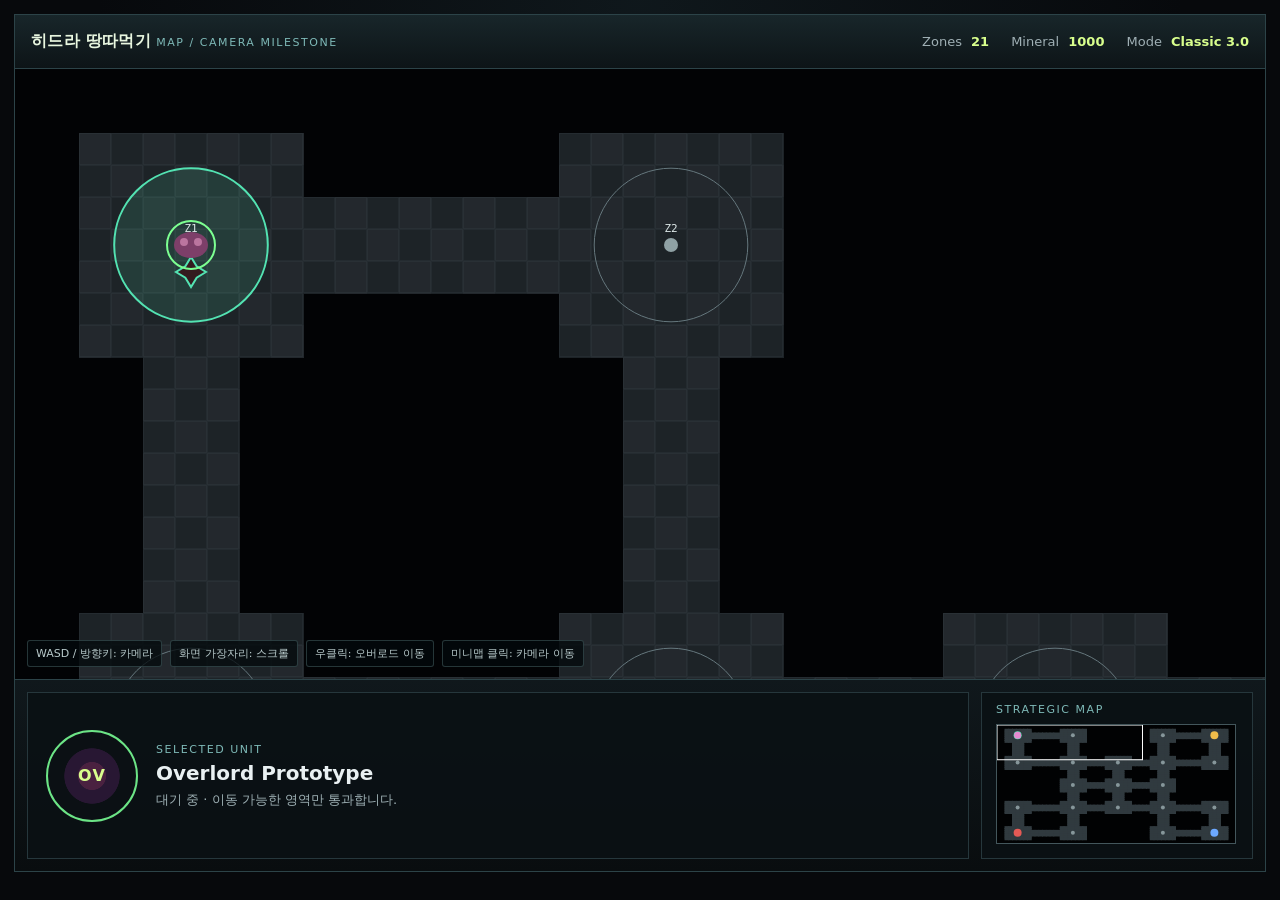
==== public/index.html @ f7c7c49d "feat: add classic map and camera prototype" ====
<!doctype html>
<html lang="ko">
<head>
  <meta charset="utf-8">
  <meta name="viewport" content="width=device-width, initial-scale=1">
  <title>히드라 땅따먹기 프로토타입</title>
  <link rel="stylesheet" href="/public/styles.css">
</head>
<body>
  <main class="shell">
    <header class="hud">
      <div><strong>히드라 땅따먹기</strong> <span class="phase">MAP / CAMERA MILESTONE</span></div>
      <div class="stats">
        <span>Zones <b id="zoneCount">21</b></span>
        <span>Mineral <b>1000</b></span>
        <span>Mode <b>Classic 3.0</b></span>
      </div>
    </header>

    <section class="viewport-wrap">
      <canvas id="game" aria-label="게임 전장"></canvas>
      <div class="help">
        <span>WASD / 방향키: 카메라</span>
        <span>화면 가장자리: 스크롤</span>
        <span>우클릭: 오버로드 이동</span>
        <span>미니맵 클릭: 카메라 이동</span>
      </div>
    </section>

    <section class="bottom-panel">
      <div class="unit-card">
        <div class="portrait">OV</div>
        <div>
          <div class="eyebrow">SELECTED UNIT</div>
          <h2>Overlord Prototype</h2>
          <p id="unitStatus">대기 중 · 이동 가능한 영역만 통과합니다.</p>
        </div>
      </div>
      <div class="map-card">
        <div class="eyebrow">STRATEGIC MAP</div>
        <canvas id="minimap" width="240" height="120" aria-label="미니맵"></canvas>
      </div>
    </section>
  </main>

  <script type="module" src="/public/game.mjs"></script>
</body>
</html>
---- public/styles.css ----
* {
  box-sizing: border-box;
}

:root {
  color-scheme: dark;
  font-family: Inter, ui-sans-serif, system-ui, -apple-system, BlinkMacSystemFont, "Segoe UI", sans-serif;
  background: #07090c;
  color: #e9f0f2;
}

body {
  margin: 0;
  min-width: 960px;
  min-height: 100vh;
  background:
    radial-gradient(circle at top, rgba(36, 61, 68, 0.28), transparent 34rem),
    #07090c;
}

.shell {
  width: min(1400px, 100%);
  margin: 0 auto;
  padding: 14px;
}

.hud {
  min-height: 54px;
  display: flex;
  align-items: center;
  justify-content: space-between;
  gap: 24px;
  padding: 0 16px;
  border: 1px solid #2c4348;
  border-bottom: 0;
  background: linear-gradient(180deg, #18262a, #0d1417);
}

.hud strong {
  color: #e8f6df;
  letter-spacing: 0.02em;
}

.phase,
.eyebrow {
  color: #7eb9b7;
  font-size: 11px;
  letter-spacing: 0.14em;
}

.stats {
  display: flex;
  gap: 22px;
  font-size: 13px;
  color: #9fafb4;
}

.stats b {
  color: #d9ff8d;
  margin-left: 5px;
}

.viewport-wrap {
  position: relative;
  height: min(68vh, 760px);
  min-height: 520px;
  overflow: hidden;
  border: 1px solid #2c4348;
  background: #000;
}

#game {
  display: block;
  width: 100%;
  height: 100%;
  cursor: crosshair;
}

.help {
  position: absolute;
  left: 12px;
  bottom: 12px;
  display: flex;
  flex-wrap: wrap;
  gap: 8px;
  pointer-events: none;
}

.help span {
  padding: 5px 8px;
  border: 1px solid rgba(140, 190, 190, 0.26);
  border-radius: 3px;
  background: rgba(3, 10, 12, 0.76);
  color: #b7c9ca;
  font-size: 11px;
}

.bottom-panel {
  display: grid;
  grid-template-columns: 1fr 272px;
  gap: 12px;
  min-height: 168px;
  padding: 12px;
  border: 1px solid #2c4348;
  border-top: 0;
  background: linear-gradient(180deg, #10181c, #090d0f);
}

.unit-card,
.map-card {
  border: 1px solid #26373c;
  background: rgba(10, 17, 20, 0.92);
}

.unit-card {
  display: flex;
  align-items: center;
  gap: 18px;
  padding: 18px;
}

.portrait {
  display: grid;
  place-items: center;
  width: 92px;
  height: 92px;
  border: 2px solid #6ce486;
  border-radius: 50%;
  background:
    radial-gradient(circle, #4a2140 0 22%, #281733 23% 44%, #0b1014 45%);
  color: #d9ff8d;
  font-weight: 800;
  letter-spacing: 0.08em;
}

.unit-card h2 {
  margin: 5px 0 6px;
  font-size: 20px;
}

.unit-card p {
  margin: 0;
  color: #9fb1b5;
  font-size: 13px;
}

.map-card {
  padding: 10px 14px 14px;
}

#minimap {
  display: block;
  width: 240px;
  height: 120px;
  margin-top: 8px;
  border: 1px solid #43565b;
  background: #000;
  image-rendering: pixelated;
}
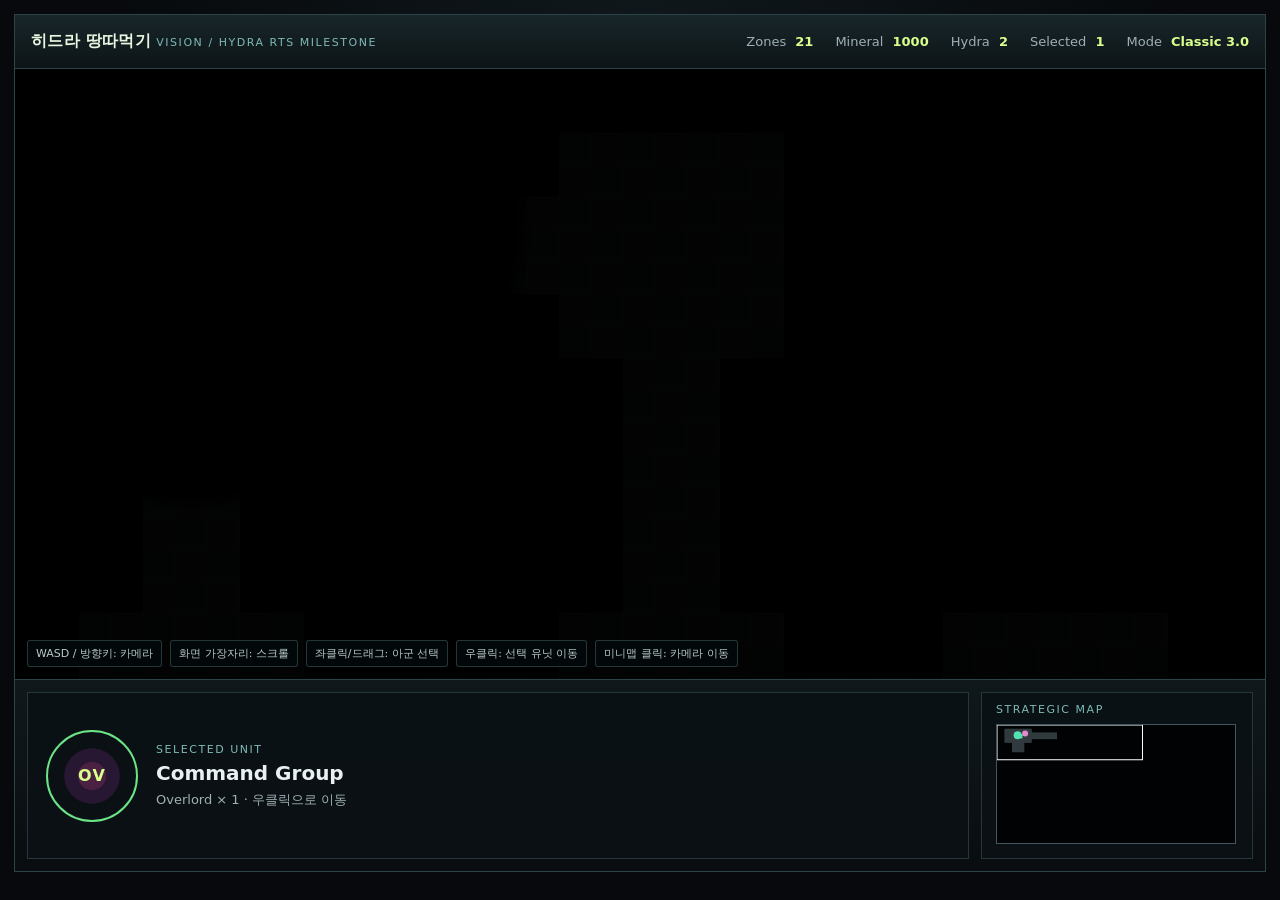
==== commit c99b1cac: "feat: add hydra production and live vision" ====
--- a/public/index.html
+++ b/public/index.html
@@ -9,10 +9,12 @@
 <body>
   <main class="shell">
     <header class="hud">
-      <div><strong>히드라 땅따먹기</strong> <span class="phase">MAP / CAMERA MILESTONE</span></div>
+      <div><strong>히드라 땅따먹기</strong> <span class="phase">VISION / HYDRA RTS MILESTONE</span></div>
       <div class="stats">
         <span>Zones <b id="zoneCount">21</b></span>
         <span>Mineral <b>1000</b></span>
+        <span>Hydra <b id="hydraCount">0</b></span>
+        <span>Selected <b id="selectionCount">1</b></span>
         <span>Mode <b>Classic 3.0</b></span>
       </div>
     </header>
@@ -22,7 +24,8 @@
       <div class="help">
         <span>WASD / 방향키: 카메라</span>
         <span>화면 가장자리: 스크롤</span>
-        <span>우클릭: 오버로드 이동</span>
+        <span>좌클릭/드래그: 아군 선택</span>
+        <span>우클릭: 선택 유닛 이동</span>
         <span>미니맵 클릭: 카메라 이동</span>
       </div>
     </section>
@@ -32,8 +35,8 @@
         <div class="portrait">OV</div>
         <div>
           <div class="eyebrow">SELECTED UNIT</div>
-          <h2>Overlord Prototype</h2>
-          <p id="unitStatus">대기 중 · 이동 가능한 영역만 통과합니다.</p>
+          <h2>Command Group</h2>
+          <p id="unitStatus">Overlord × 1 · 우클릭으로 이동</p>
         </div>
       </div>
       <div class="map-card">
@@ -43,6 +46,6 @@
     </section>
   </main>
 
-  <script type="module" src="/public/game.mjs"></script>
+  <script type="module" src="/public/game-v2.mjs"></script>
 </body>
 </html>
